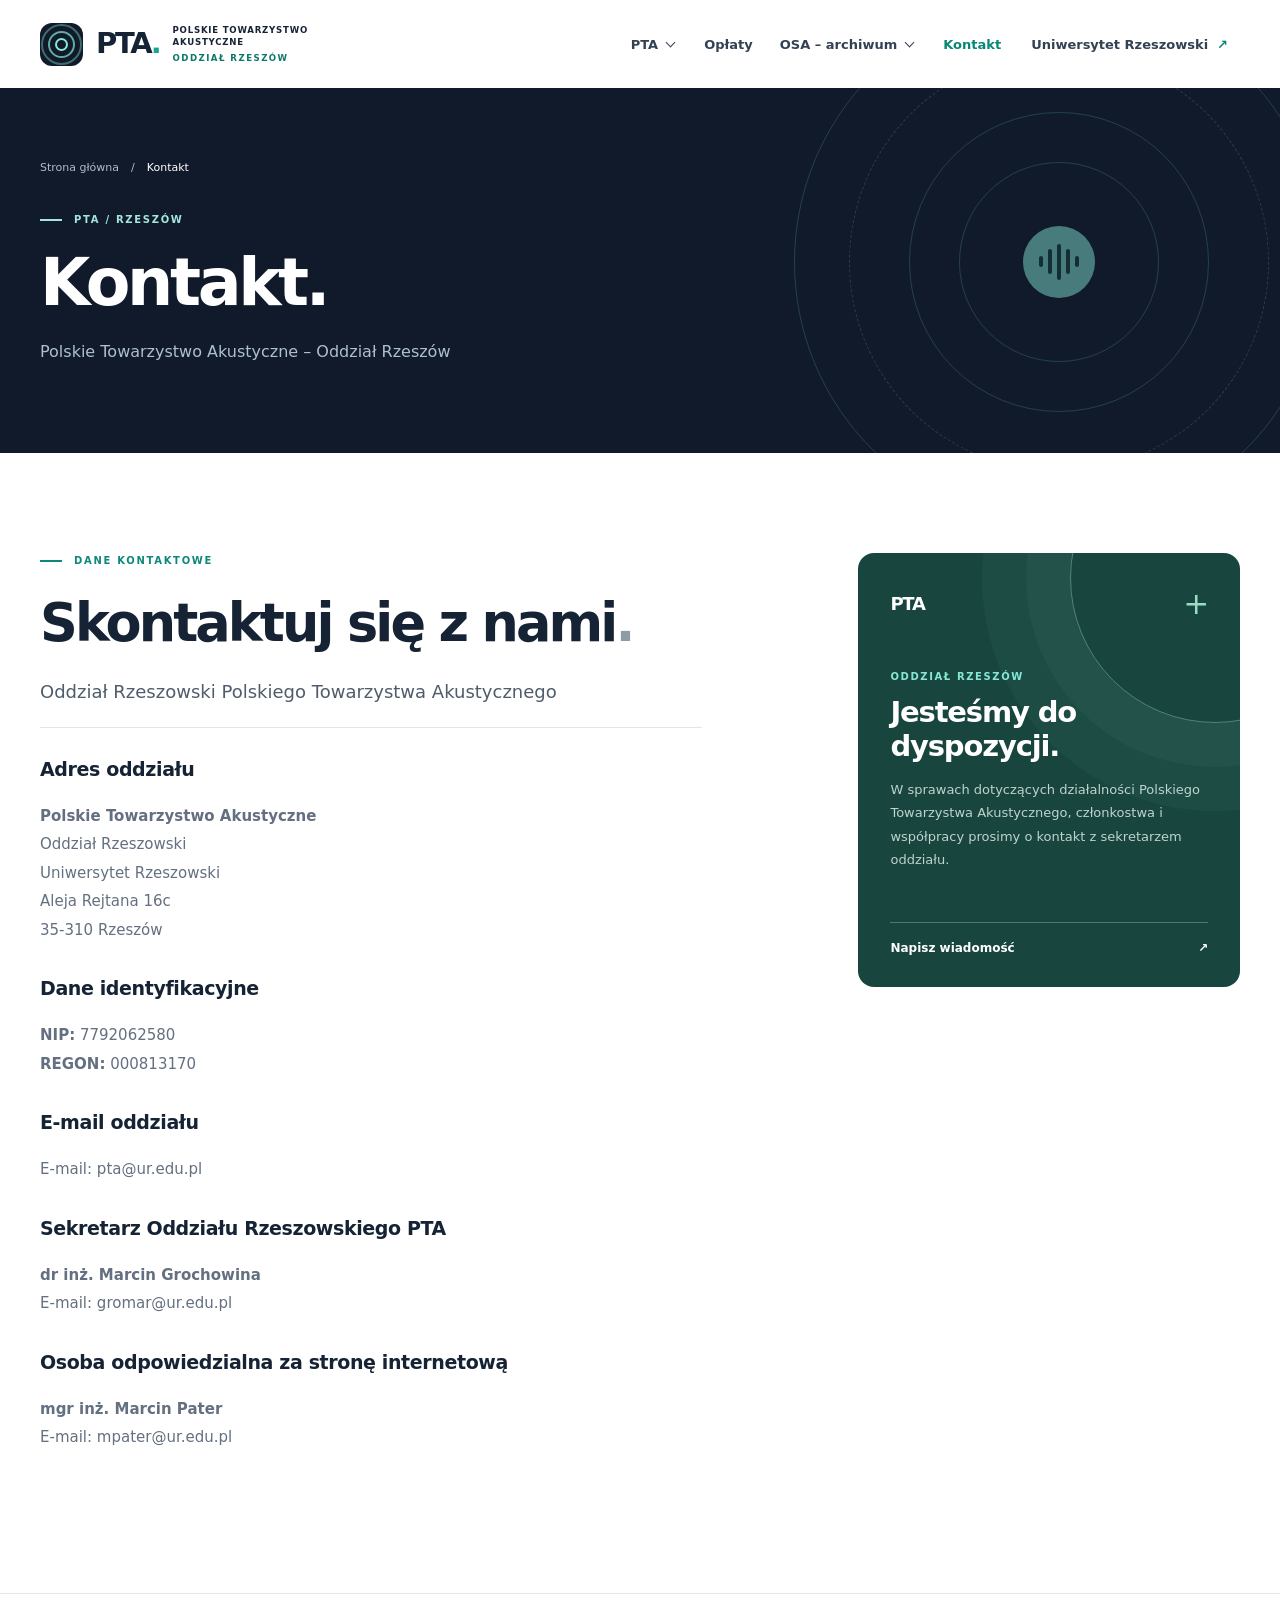
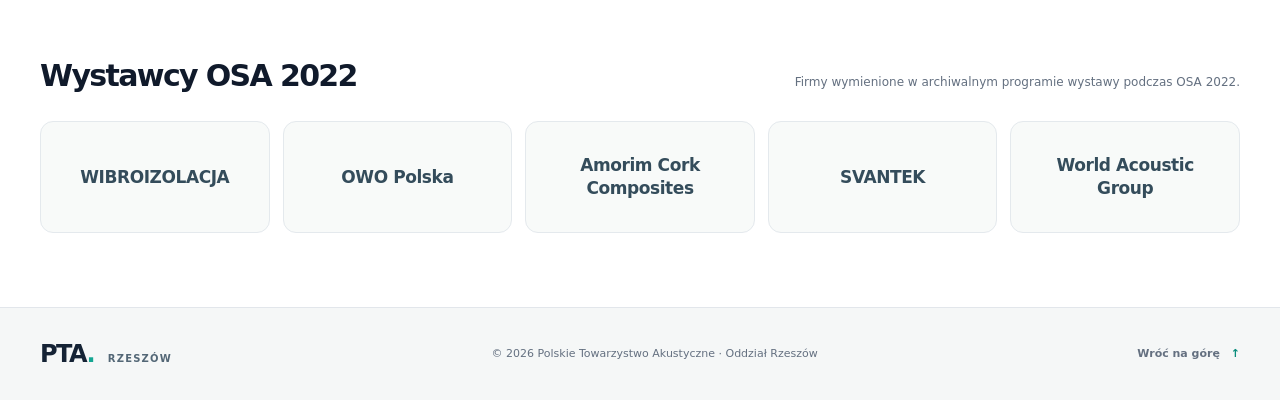
==== kontakt.html @ 47ef011c "testowo" ====
<!DOCTYPE html>
<html lang="pl">
<head>
    <meta charset="UTF-8">
    <meta name="viewport" content="width=device-width, initial-scale=1.0">
    <meta name="theme-color" content="#101a2b">
    <meta name="description" content="Kontakt z Polskim Towarzystwem Akustycznym – Oddział Rzeszów.">

    <title>Kontakt | PTA Rzeszów</title>

    <link rel="stylesheet" href="style.css">
    <script src="menu.js" defer></script>
    <script src="sponsorzy.js" defer></script>
</head>

<body>

<a class="skip-link" href="#tresc">Przejdź do treści</a>

<div id="shared-menu"></div>

<main id="tresc">

    <!-- NAGŁÓWEK PODSTRONY -->
    <section class="page-hero" id="start">
        <div class="container page-hero-inner">

            <div class="page-hero-content">

                <nav class="breadcrumbs" aria-label="Ścieżka nawigacji">
                    <a href="index.html">Strona główna</a>
                    <span aria-hidden="true">/</span>
                    <span aria-current="page">Kontakt</span>
                </nav>

                <p class="eyebrow eyebrow-light">
                    <span class="eyebrow-line"></span>
                    PTA / RZESZÓW
                </p>

                <h1>Kontakt.</h1>

                <p class="page-hero-lead">
                    Polskie Towarzystwo Akustyczne
                    – Oddział Rzeszów
                </p>

            </div>

            <div class="page-hero-decoration" aria-hidden="true">
                <div class="page-wave page-wave-a"></div>
                <div class="page-wave page-wave-b"></div>
                <div class="page-wave page-wave-c"></div>
                <div class="page-wave page-wave-d"></div>

                <div class="page-pulse">
                    <i></i><i></i><i></i><i></i><i></i>
                </div>
            </div>

        </div>
    </section>


    <!-- DANE KONTAKTOWE -->
    <section class="section page-content-section">

        <div class="container page-content-grid">

            <div class="page-article">

                <p class="eyebrow">
                    <span class="eyebrow-line"></span>
                    DANE KONTAKTOWE
                </p>

                <h2 class="section-heading">
                    Skontaktuj się z nami<span>.</span>
                </h2>

                <p class="page-lead">
                    Oddział Rzeszowski Polskiego
                    Towarzystwa Akustycznego
                </p>

                <div class="page-feature">

                    <h3>Adres oddziału</h3>

                    <p class="page-paragraph">
                        <strong>Polskie Towarzystwo Akustyczne</strong><br>
                        Oddział Rzeszowski<br>
                        Uniwersytet Rzeszowski<br>
                        Aleja Rejtana 16c<br>
                        35-310 Rzeszów
                    </p>

                    <h3>Dane identyfikacyjne</h3>

                    <p class="page-paragraph">
                        <strong>NIP:</strong> 7792062580<br>
                        <strong>REGON:</strong> 000813170
                    </p>
                    <h3>E-mail oddziału</h3>

                    <p class="page-paragraph">
                        E-mail:
                        <a href="mailto:pta@ur.edu.pl">
                            pta@ur.edu.pl
                        </a>
                    </p>


                    <h3>Sekretarz Oddziału Rzeszowskiego PTA</h3>

                    <p class="page-paragraph">
                        <strong>dr inż. Marcin Grochowina</strong><br>
                        E-mail:
                        <a href="mailto:gromar@ur.edu.pl">
                            gromar@ur.edu.pl
                        </a>
                    </p>

                    <h3>Osoba odpowiedzialna za stronę internetową</h3>

                    <p class="page-paragraph">
                        <strong>mgr inż. Marcin Pater</strong><br>
                        E-mail:
                        <a href="mailto:mpater@ur.edu.pl">
                            mpater@ur.edu.pl
                        </a>
                    </p>

                </div>

            </div>


            <!-- PANEL BOCZNY -->
            <aside class="page-aside">

                <div class="aside-top">
                    <span>PTA</span>
                    <span class="small-plus">+</span>
                </div>

                <div>
                    <span class="page-aside-label">
                        ODDZIAŁ RZESZÓW
                    </span>

                    <h3>Jesteśmy do dyspozycji.</h3>

                    <p>
                        W sprawach dotyczących działalności
                        Polskiego Towarzystwa Akustycznego,
                        członkostwa i współpracy prosimy
                        o kontakt z sekretarzem oddziału.
                    </p>
                </div>

                <a href="mailto:pta@ur.edu.pl">
                    Napisz wiadomość
                    <span aria-hidden="true">↗</span>
                </a>

            </aside>

        </div>

    </section>

</main>


<!-- WSPÓLNA SEKCJA SPONSORÓW -->
<div id="shared-sponsors"></div>


<!-- STOPKA -->
<footer class="site-footer">

    <div class="container footer-inner">

        <a class="footer-brand" href="index.html">
            PTA<span>.</span>
            <small>RZESZÓW</small>
        </a>

        <p>
            © 2026 Polskie Towarzystwo Akustyczne
            · Oddział Rzeszów
        </p>

        <a href="#start">
            Wróć na górę
            <span aria-hidden="true">↑</span>
        </a>

    </div>

</footer>

</body>
</html>
---- style.css ----
/* PTA Rzeszów — statyczna, responsywna witryna. Wspólne menu znajduje się w menu.js; działa również offline (file://). */
:root {
  --ink: #152335;
  --navy: #101a2b;
  --navy-soft: #18273a;
  --white: #ffffff;
  --paper: #f6f7f8;
  --muted: #647080;
  --line: #e2e6eb;
  --aqua: #86e8d4;
  --aqua-dark: #0c776b;
  --radius: 18px;
  --container: 1216px;
  font-family: "Segoe UI", Inter, system-ui, -apple-system, BlinkMacSystemFont, Arial, sans-serif;
  color: var(--ink);
  background: var(--white);
  scroll-behavior: smooth;
}
*, *::before, *::after { box-sizing: border-box; }
body { margin: 0; min-width: 320px; }
button, input { font: inherit; }
a { color: inherit; text-decoration: none; }
a:focus-visible, .nav-toggle:focus-visible + .nav-toggle-label { outline: 3px solid #159b8c; outline-offset: 4px; }
::selection { background: var(--aqua); color: var(--navy); }
.container { width: min(var(--container), calc(100% - 80px)); margin: 0 auto; }
.skip-link { position: absolute; left: 12px; top: -80px; z-index: 100; padding: 12px 18px; background: white; color: black; }
.skip-link:focus { top: 12px; }
[id] { scroll-margin-top: 115px; }

/* Nagłówek i rozwijane menu */
#shared-menu { height: 88px; }
.site-header { position: sticky; top: 0; z-index: 50; height: 88px; background: rgba(255,255,255,.97); box-shadow: 0 1px 0 rgba(20,36,53,.08); backdrop-filter: blur(14px); }
.header-inner { height: 100%; display: flex; justify-content: space-between; align-items: center; gap: 32px; }
.brand { display: inline-flex; align-items: center; gap: 13px; flex-shrink: 0; }
.brand-mark { width: 43px; height: 43px; border-radius: 12px; display: grid; place-items: center; background: var(--navy); position: relative; overflow: hidden; }
.brand-mark span { display: block; position: absolute; width: 20px; height: 20px; border: 2px solid var(--aqua); border-radius: 50%; }
.brand-mark span:nth-child(1) { width: 13px; height: 13px; }
.brand-mark span:nth-child(2) { width: 27px; height: 27px; opacity: .7; }
.brand-mark span:nth-child(3) { width: 41px; height: 41px; opacity: .4; }
.brand-name { display: flex; align-items: center; gap: 13px; }
.brand-name > strong { font-size: 29px; line-height: 1; letter-spacing: -.08em; }
.brand-period, .footer-brand > span { color: #14a692; }
.brand-name > span { max-width: 156px; font-size: 8.6px; line-height: 1.45; letter-spacing: .09em; font-weight: 800; }
.brand-name em { display: block; margin-top: 3px; color: var(--aqua-dark); font-style: normal; letter-spacing: .17em; }
.site-nav { display: flex; align-items: center; gap: 3px; }
.nav-item { position: relative; }
.nav-link { display: flex; align-items: center; gap: 9px; padding: 13px 12px; color: #344153; font-weight: 650; font-size: 13px; white-space: nowrap; transition: color .2s; }
.nav-item:hover > .nav-link, .nav-item:focus-within > .nav-link, .nav-item.is-active > .nav-link { color: #078776; }
.chevron { display: inline-block; width: 7px; height: 7px; border-right: 1.8px solid currentColor; border-bottom: 1.8px solid currentColor; transform: translateY(-2px) rotate(45deg); transition: transform .2s; }
.nav-item:hover > .nav-link .chevron, .nav-item:focus-within > .nav-link .chevron { transform: translateY(2px) rotate(225deg); }
.nav-dropdown { position: absolute; top: calc(100% + 9px); left: 0; width: 216px; padding: 9px; background: white; border: 1px solid #e9edf0; border-radius: 13px; box-shadow: 0 24px 55px rgba(16,26,43,.16); opacity: 0; visibility: hidden; transform: translateY(7px); pointer-events: none; transition: opacity .16s, transform .16s, visibility .16s; }
/* Mostek: kursor może przejść z zakładki do wysuwanego panelu bez zamknięcia menu. */
.nav-dropdown::before { content: ""; position: absolute; height: 12px; top: -12px; left: 0; right: 0; }
.nav-item:hover > .nav-dropdown, .nav-item:focus-within > .nav-dropdown { opacity: 1; visibility: visible; pointer-events: auto; transform: translateY(0); }
.nav-dropdown a { display: block; padding: 12px; border-radius: 7px; color: #354457; font-size: 13px; font-weight: 550; transition: color .2s, background .2s; }
.nav-dropdown a:hover, .nav-dropdown a:focus-visible, .nav-dropdown a[aria-current="page"] { background: #edf9f5; color: #007d6b; }
.submenu-toggle, .submenu-label { display: none; }
.nav-cta { display: inline-flex; align-items: center; justify-content: center; gap: 15px; padding: 13px 16px; margin-left: 9px; color: #fff; background: var(--navy); border-radius: 9px; font-size: 12px; font-weight: 750; white-space: nowrap; transition: background .2s, transform .2s; }
.nav-cta:hover { background: #226b64; transform: translateY(-1px); }
.nav-toggle, .nav-toggle-label { display: none; }

/* Hero */
.hero { background: var(--navy); color: white; position: relative; overflow: hidden; }
.hero::after { content: ""; position: absolute; pointer-events: none; inset: 0; background: radial-gradient(ellipse at 83% 45%, rgba(37,102,104,.22), transparent 45%); }
.hero-inner { min-height: 644px; display: grid; grid-template-columns: 1.09fr .91fr; align-items: center; gap: 20px; position: relative; z-index: 1; }
.hero-copy { padding: 80px 0 98px; }
.eyebrow { display: flex; align-items: center; gap: 12px; margin: 0 0 24px; color: #0f887c; font-size: 10px; font-weight: 850; letter-spacing: .17em; line-height: 1.6; }
.eyebrow-light { color: #a5e6dc; }
.eyebrow-line { width: 22px; height: 2px; display: inline-block; flex-shrink: 0; background: currentColor; }
h1,h2,h3,p { margin-top: 0; }
h1 { max-width: 720px; font-size: clamp(42px, 4.9vw, 68px); font-weight: 750; line-height: 1.105; letter-spacing: -.058em; margin-bottom: 25px; }
h1 > span { color: white; }
h1 em { font-style: normal; color: var(--aqua); }
.hero-description { max-width: 490px; font-size: 16px; color: #aab8c6; line-height: 1.8; margin-bottom: 34px; }
.hero-actions { display: flex; flex-wrap: wrap; align-items: center; gap: 12px; }
.btn { display: inline-flex; align-items: center; justify-content: center; gap: 20px; border-radius: 9px; padding: 16px 21px; font-size: 13px; font-weight: 750; transition: transform .2s, background .2s, color .2s; }
.btn:hover { transform: translateY(-3px); }
.btn-primary { background: var(--aqua); color: #102c30; }
.btn-primary:hover { background: #b2f4e7; }
.btn-outline { border: 1px solid #465667; color: #eaf1f5; }
.btn-outline:hover { border-color: var(--aqua); color: var(--aqua); }
.hero-art { position: relative; height: 560px; display: grid; place-items: center; overflow: hidden; }
.art-grid { position: absolute; inset: 25px 0; background-image: linear-gradient(rgba(158,222,207,.045) 1px, transparent 1px), linear-gradient(90deg, rgba(158,222,207,.045) 1px, transparent 1px); background-size: 33px 33px; mask-image: radial-gradient(circle, black 15%, transparent 70%); }
.orbit { position: absolute; border-radius: 50%; aspect-ratio: 1; border: 1px solid rgba(149,228,217,.19); }
.orbit-1 { width: 155px; border: 1px solid rgba(142,235,216,.6); box-shadow: 0 0 35px rgba(91,222,199,.05); }
.orbit-2 { width: 245px; border: 1px solid rgba(142,235,216,.38); }
.orbit-3 { width: 340px; border: 1px dashed rgba(142,235,216,.24); }
.orbit-4 { width: 440px; }
.orbit-5 { width: 535px; border-color: rgba(149,228,217,.09); }
.orbit-center { position: relative; display: flex; height: 85px; width: 85px; align-items: center; justify-content: center; gap: 5px; border-radius: 50%; background: linear-gradient(145deg, #97f1de, #56bfad); box-shadow: 0 0 0 14px rgba(134,232,212,.065), 0 0 80px rgba(134,232,212,.19); }
.pulse { height: 25px; width: 4px; border-radius: 99px; background: #143b39; }
.pulse-a,.pulse-e { height: 14px; }
.pulse-b,.pulse-d { height: 28px; }
.pulse-c { height: 39px; }
.orbit-point { position: absolute; height: 9px; width: 9px; border-radius: 50%; background: var(--aqua); box-shadow: 0 0 15px var(--aqua); }
.orbit-point-a { top: 13%; left: 44%; }
.orbit-point-b { right: 13%; bottom: 31%; width: 5px; height: 5px; }
.art-label { position: absolute; font-size: 9px; font-weight: 750; letter-spacing: .17em; color: #70928f; }
.art-label-top { top: 9%; right: 3%; }
.art-label-bottom { bottom: 12%; left: 5%; }
.label-dot, .dot { display: inline-block; vertical-align: middle; width: 7px; height: 7px; border-radius: 50%; background: var(--aqua); margin-right: 8px; }
.hero-bottom { position: relative; z-index: 1; display: flex; align-items: center; gap: 28px; padding-bottom: 24px; font-size: 10px; color: #718294; letter-spacing: .15em; font-weight: 750; }
.hero-bottom-line { height: 1px; flex: 1; background: #2e3b4b; }

/* Sekcje */
.pillars { background: #f8faf9; border-bottom: 1px solid #e8eded; }
.pillars-inner { min-height: 112px; display: grid; grid-template-columns: repeat(3, 1fr); align-items: center; }
.pillar { display: flex; align-items: center; gap: 17px; padding: 12px 0; }
.pillar + .pillar { padding-left: 55px; border-left: 1px solid #e5e9e9; }
.pillar-icon { display: grid; place-items: center; height: 42px; width: 42px; border-radius: 12px; color: #0d8b7d; background: #e1f5ee; font-size: 24px; }
.pillar strong,.pillar small { display: block; }
.pillar strong { font-size: 14px; margin-bottom: 4px; }
.pillar small { font-size: 12px; color: var(--muted); }
.section { padding: 114px 0; }
.section-heading { max-width: 630px; font-size: clamp(36px, 4.1vw, 54px); font-weight: 750; line-height: 1.14; letter-spacing: -.055em; margin-bottom: 23px; }
.section-heading span { color: #8d9ba6; }
.section-lead { max-width: 545px; font-size: 16px; line-height: 1.85; color: var(--muted); }
.about-grid { display: grid; grid-template-columns: 1fr .83fr; gap: 14%; align-items: center; }
.text-link { display: inline-flex; align-items: center; gap: 17px; margin-top: 10px; font-weight: 750; color: #087a70; border-bottom: 1px solid #a5d4c9; padding-bottom: 8px; font-size: 13px; }
.text-link:hover { color: var(--navy); }
.about-aside { min-height: 304px; padding: 30px 34px; display: flex; flex-direction: column; justify-content: space-between; color: white; background: #18463f; border-radius: 16px; position: relative; overflow: hidden; }
.about-aside::after { content: ""; position: absolute; height: 255px; width: 255px; border: 1px solid rgba(189,246,223,.18); border-radius: 50%; top: -110px; right: -105px; box-shadow: 0 0 0 45px rgba(189,246,223,.04), 0 0 0 90px rgba(189,246,223,.04); }
.aside-top { display: flex; align-items: center; justify-content: space-between; font-size: 18px; font-weight: 850; letter-spacing: -.07em; }
.small-plus { color: #9adbc6; font-size: 31px; font-weight: 300; }
.about-aside p { font-size: 23px; max-width: 325px; letter-spacing: -.035em; line-height: 1.4; margin: 40px 0 28px; position: relative; z-index: 1; }
.aside-footer { border-top: 1px solid #57756d; padding-top: 16px; font-size: 10px; font-weight: 700; letter-spacing: .12em; display: flex; justify-content: space-between; }
.info-strip { margin-top: 64px; display: grid; grid-template-columns: repeat(2, 1fr); gap: 26px; }
.info-strip article { padding: 27px 30px; border: 1px solid var(--line); border-radius: 14px; }
.info-strip h3 { margin: 0 0 9px; font-size: 19px; letter-spacing: -.035em; }
.info-strip p { margin-bottom: 14px; font-size: 13px; line-height: 1.7; color: var(--muted); }
.info-note { font-size: 10px; letter-spacing: .08em; font-weight: 800; color: #098677; text-transform: uppercase; }
.activities-section { background: var(--paper); }
.section-head-row { display: flex; align-items: flex-end; justify-content: space-between; gap: 40px; margin-bottom: 39px; }
.section-head-row h2 { margin-bottom: 0; }
.section-intro { max-width: 308px; margin-bottom: 5px; color: var(--muted); font-size: 13px; line-height: 1.9; }
.activity-grid { display: grid; grid-template-columns: repeat(3, 1fr); gap: 17px; }
.activity-card { display: flex; flex-direction: column; min-height: 381px; padding: 30px; background: white; border: 1px solid #edf0f1; border-radius: 14px; transition: transform .25s, box-shadow .25s; }
.activity-card:hover { transform: translateY(-5px); box-shadow: 0 17px 45px rgba(25,46,61,.08); }
.activity-index { color: #8b9a9d; font-size: 10px; letter-spacing: .1em; font-weight: 850; }
.activity-icon { height: 74px; display: flex; align-items: end; color: #0e9988; font-size: 45px; }
.activity-card h3 { margin: 19px 0 12px; font-size: 25px; font-weight: 750; letter-spacing: -.045em; line-height: 1.2; }
.activity-card p { font-size: 13px; color: var(--muted); line-height: 1.75; }
.activity-card a { margin-top: auto; padding-top: 15px; display: flex; justify-content: space-between; font-size: 12px; font-weight: 800; color: #0b766b; }
.activity-card a:hover { color: var(--navy); }
.news-grid { display: grid; grid-template-columns: 1.12fr .88fr; gap: 18px; }
.news-main { min-height: 365px; padding: 36px; border-radius: 14px; color: white; background: linear-gradient(135deg, #153e3a, #101f30); display: flex; flex-direction: column; align-items: flex-start; justify-content: flex-end; }
.news-tag { font-size: 10px; letter-spacing: .15em; font-weight: 850; color: #aad9ce; margin-bottom: auto; }
.news-main h3 { max-width: 370px; font-size: 36px; line-height: 1.16; letter-spacing: -.05em; margin-bottom: 16px; }
.news-main p { max-width: 410px; font-size: 13px; line-height: 1.8; color: #b7c8cd; }
.news-subnote { padding-top: 17px; border-top: 1px solid rgba(255,255,255,.17); font-size: 10px; color: #9bcdc3; width: 100%; text-transform: uppercase; font-weight: 800; letter-spacing: .09em; }
.news-side { display: flex; flex-direction: column; gap: 18px; }
.news-mini { min-height: 174px; border: 1px solid var(--line); border-radius: 14px; padding: 23px 28px; }
.news-mini > span { display: flex; justify-content: space-between; font-size: 10px; letter-spacing: .12em; font-weight: 800; color: #0c8778; }
.news-mini h3 { font-size: 21px; letter-spacing: -.03em; margin: 17px 0 5px; }
.news-mini p { color: var(--muted); line-height: 1.6; font-size: 12px; margin-bottom: 0; }
.membership-section { background: #15253a; color: white; }
.membership-grid { display: grid; grid-template-columns: 1fr .87fr; gap: 13%; align-items: center; }
.membership-section .section-heading span { color: var(--aqua); }
.membership-grid > div:first-child > p:not(.eyebrow) { color: #b2c0cb; font-size: 15px; line-height: 1.8; max-width: 500px; margin-bottom: 27px; }
.membership-notes > div { display: flex; gap: 22px; padding: 22px 0; border-bottom: 1px solid #3a4858; }
.membership-notes > div:first-child { border-top: 1px solid #3a4858; }
.membership-notes > div > span { color: var(--aqua); font-size: 12px; font-weight: 800; }
.membership-notes h3 { font-size: 18px; margin-bottom: 9px; letter-spacing: -.02em; }
.membership-notes p { color: #a9b8c5; font-size: 12px; line-height: 1.8; margin-bottom: 0; }
.contact-grid { display: grid; grid-template-columns: 1fr .83fr; gap: 13%; align-items: center; }
.contact-location { display: flex; align-items: center; gap: 15px; margin-top: 36px; }
.location-symbol { display: grid; place-items: center; height: 47px; width: 47px; border-radius: 50%; background: #e6f7f2; color: #0b897a; font-size: 27px; }
.contact-location strong,.contact-location small { display: block; }
.contact-location strong { font-size: 14px; margin-bottom: 5px; }
.contact-location small { font-size: 11px; color: var(--muted); }
.contact-panel { padding: 34px; border-radius: 16px; background: #f4f8f7; border: 1px solid #e6eeeb; }
.panel-label { color: #0a8879; letter-spacing: .14em; font-size: 10px; font-weight: 850; }
.contact-panel h3 { font-size: 27px; letter-spacing: -.04em; margin: 20px 0 12px; }
.contact-panel > p { font-size: 13px; color: var(--muted); line-height: 1.75; }
.contact-divider { height: 1px; background: #dae6e1; margin: 24px 0; }
.contact-detail { padding: 10px 0; display: flex; gap: 20px; justify-content: space-between; align-items: baseline; }
.contact-detail > span { flex-shrink: 0; font-size: 10px; color: #74867f; font-weight: 850; letter-spacing: .1em; }
.contact-detail strong { font-size: 12px; text-align: right; font-weight: 700; }
.site-footer { background: #f5f7f7; border-top: 1px solid var(--line); }
.footer-inner { display: flex; justify-content: space-between; align-items: center; gap: 20px; padding: 32px 0; }
.footer-brand { font-size: 24px; letter-spacing: -.065em; font-weight: 850; white-space: nowrap; }
.footer-brand small { font-size: 10px; color: #536776; letter-spacing: .12em; margin-left: 7px; }
.footer-inner p,.footer-inner > a:last-child { font-size: 11px; color: var(--muted); margin: 0; }
.footer-inner > a:last-child { font-weight: 750; }
.footer-inner > a:last-child span { color: #098d7c; margin-left: 7px; }

@media (max-width: 1120px) {
  .container { width: min(var(--container), calc(100% - 56px)); }
  .brand-name > span { display: none; }
  .nav-item > summary { padding: 13px 9px; }
  .nav-cta { margin-left: 4px; padding: 13px; }
  .hero-inner { min-height: 570px; }
  .hero-art { height: 480px; }
  .orbit-5 { width: 470px; }
}
@media (max-width: 850px) {
  .site-header { height: 75px; }
  #shared-menu { height: 75px; }
  .brand-name > span { display: block; }
  .nav-toggle { display: block; position: absolute; opacity: 0; width: 1px; height: 1px; right: 27px; }
  .nav-toggle-label { display: flex; align-items: center; gap: 13px; margin-left: auto; cursor: pointer; padding: 10px; font-size: 13px; font-weight: 800; }
  .hamburger { display: flex; width: 23px; flex-direction: column; gap: 4px; }
  .hamburger i { display: block; height: 2px; width: 100%; border-radius: 2px; background: var(--navy); }
  .nav-toggle:checked + .nav-toggle-label .hamburger i:nth-child(1) { transform: translateY(6px) rotate(45deg); }
  .nav-toggle:checked + .nav-toggle-label .hamburger i:nth-child(2) { opacity: 0; }
  .nav-toggle:checked + .nav-toggle-label .hamburger i:nth-child(3) { transform: translateY(-6px) rotate(-45deg); }
  .site-nav { display: none; position: absolute; top: 75px; left: 0; right: 0; max-height: calc(100vh - 75px); overflow: auto; background: white; padding: 13px 28px 24px; box-shadow: 0 15px 32px rgba(13,26,37,.13); }
  .nav-toggle:checked ~ .site-nav { display: block; }
  .nav-item { display: grid; grid-template-columns: minmax(0, 1fr) 48px; border-bottom: 1px solid var(--line); }
  .nav-link { width: 100%; padding: 16px 0; font-size: 14px; }
  .nav-link > .chevron { display: none; }
  .submenu-toggle { display: block; position: absolute; width: 1px; height: 1px; right: 24px; top: 20px; opacity: 0; }
  .submenu-label { display: grid; place-items: center; cursor: pointer; color: #405060; border-radius: 8px; }
  .submenu-toggle:focus-visible + .submenu-label { outline: 3px solid #159b8c; outline-offset: 2px; }
  .submenu-toggle:checked + .submenu-label .chevron { transform: translateY(2px) rotate(225deg); }
  .nav-dropdown, .nav-item:hover > .nav-dropdown, .nav-item:focus-within > .nav-dropdown { display: none; grid-column: 1 / -1; position: static; width: auto; padding: 0 0 10px 12px; border: 0; border-radius: 0; box-shadow: none; transform: none; opacity: 1; visibility: visible; pointer-events: auto; transition: none; }
  .nav-dropdown::before { display: none; }
  .submenu-toggle:checked ~ .nav-dropdown { display: block !important; }
  .nav-dropdown a { padding: 10px; }
  .nav-cta { margin: 19px 0 0; }
  .hero-inner { grid-template-columns: 1fr; min-height: auto; }
  .hero-copy { padding: 88px 0 10px; }
  .hero-art { height: 360px; }
  .orbit-5 { width: 390px; }
  .orbit-4 { width: 330px; }
  .orbit-3 { width: 270px; }
  .orbit-2 { width: 198px; }
  .orbit-1 { width: 127px; }
  .art-label-top { right: 10%; }
  .hero-bottom { margin-top: 10px; }
  .section { padding: 85px 0; }
  .pillar + .pillar { padding-left: 24px; }
  .about-grid,.membership-grid,.contact-grid { gap: 40px; }
  .section-head-row { display: block; }
  .section-intro { margin-top: 22px; max-width: 550px; }
  .activity-card { padding: 23px; min-height: 405px; }
}
@media (max-width: 650px) {
  .container { width: calc(100% - 38px); }
  .brand-mark { height: 39px; width: 39px; }
  .brand-name > strong { font-size: 27px; }
  .brand-name > span { font-size: 7.3px; max-width: 118px; }
  .hero-copy { padding: 73px 0 12px; }
  h1 { font-size: clamp(40px, 10vw, 58px); }
  .hero-description { font-size: 14px; }
  .hero-art { height: 290px; }
  .art-label-top { right: 0; }
  .art-label-bottom { bottom: 4%; }
  .hero-bottom { font-size: 8px; }
  .pillars-inner { grid-template-columns: 1fr; padding: 18px 0; }
  .pillar { padding: 13px 0; }
  .pillar + .pillar { padding-left: 0; border-left: 0; border-top: 1px solid #e5e9e9; }
  .section { padding: 72px 0; }
  .section-heading { font-size: clamp(34px, 9vw, 45px); }
  .about-grid,.membership-grid,.contact-grid,.info-strip,.activity-grid,.news-grid { grid-template-columns: 1fr; }
  .about-grid,.membership-grid,.contact-grid { gap: 34px; }
  .about-aside { min-height: 270px; }
  .info-strip { gap: 12px; margin-top: 30px; }
  .activity-card { min-height: 325px; }
  .activity-icon { height: 60px; }
  .activity-card h3 { font-size: 23px; }
  .news-main { min-height: 320px; padding: 27px; }
  .news-main h3 { font-size: 30px; }
  .news-mini { min-height: 151px; }
  .contact-detail { gap: 12px; }
  .footer-inner { flex-wrap: wrap; }
  .footer-inner p { order: 3; flex-basis: 100%; }
}
@media (prefers-reduced-motion: reduce) {
  :root { scroll-behavior: auto; }
  *,*::before,*::after { transition-duration: .01ms !important; animation-duration: .01ms !important; }
}


/* Wspólne style dla wszystkich podstron. Edytuj w jednym miejscu. */
.page-hero { min-height: 365px; background: var(--navy); color: #fff; overflow: hidden; }
.page-hero-inner { position: relative; display: flex; align-items: center; min-height: 365px; padding-top: 38px; padding-bottom: 52px; }
.page-hero-content { position: relative; z-index: 2; max-width: 800px; }
.breadcrumbs { display: flex; flex-wrap: wrap; gap: 12px; align-items: center; margin-bottom: 38px; color: #aebdc9; font-size: 11px; }
.breadcrumbs a:hover { color: var(--aqua); }
.breadcrumbs [aria-current="page"] { color: #fff; }
.page-hero .eyebrow { margin-bottom: 19px; }
.page-hero h1 { font-size: clamp(39px, 5.2vw, 65px); letter-spacing: -.052em; max-width: 770px; margin-bottom: 20px; }
.page-hero-lead { font-size: 16px; line-height: 1.75; max-width: 630px; color: #aec0ca; margin-bottom: 0; }
.page-hero-decoration { position: absolute; right: -7%; top: -25%; width: 530px; height: 530px; display: grid; place-items: center; opacity: .48; pointer-events: none; }
.page-wave { position: absolute; border: 1px solid rgba(135,236,215,.38); border-radius: 50%; aspect-ratio: 1; }
.page-wave-a { width: 200px; }
.page-wave-b { width: 300px; }
.page-wave-c { width: 420px; border-style: dashed; }
.page-wave-d { width: 530px; }
.page-pulse { display: flex; gap: 5px; align-items: center; justify-content: center; width: 72px; height: 72px; border-radius: 50%; background: var(--aqua); }
.page-pulse i { width: 4px; height: 25px; border-radius: 5px; background: #17443f; }
.page-pulse i:nth-child(1), .page-pulse i:nth-child(5) { height: 11px; }
.page-pulse i:nth-child(3) { height: 36px; }
.page-content-section { padding: 100px 0 108px; }
.page-content-grid { display: grid; grid-template-columns: minmax(0, 1.25fr) minmax(280px, .72fr); align-items: start; gap: 13%; }
.page-article .section-heading { margin-bottom: 23px; }
.page-lead { color: #4f5c6b; font-size: 18px; line-height: 1.82; max-width: 690px; }
.page-paragraph { color: var(--muted); font-size: 15px; line-height: 1.9; max-width: 675px; margin-bottom: 33px; }
.page-feature { border-top: 1px solid var(--line); padding-top: 30px; }
.page-feature h3 { font-size: 19px; letter-spacing: -.02em; margin-bottom: 22px; }
.page-feature ul { padding: 0; margin: 0; list-style: none; }
.page-feature li { display: flex; align-items: baseline; gap: 14px; border-bottom: 1px solid var(--line); padding: 15px 0; font-weight: 600; font-size: 14px; }
.page-feature li span { color: #099282; font-weight: 700; }
.page-aside { display: flex; flex-direction: column; justify-content: space-between; gap: 50px; min-height: 390px; padding: 32px; border-radius: 16px; color: white; background: #18463f; position: relative; overflow: hidden; }
.page-aside::before { content: ""; position: absolute; right: -120px; top: -120px; width: 290px; height: 290px; border: 1px solid #528577; box-shadow: 0 0 0 44px rgba(149,227,200,.04), 0 0 0 88px rgba(149,227,200,.04); border-radius: 50%; }
.page-aside > * { position: relative; z-index: 1; }
.page-aside-label { display: block; font-size: 10px; font-weight: 750; color: var(--aqua); letter-spacing: .16em; margin-bottom: 13px; }
.page-aside h3 { font-size: 29px; letter-spacing: -.04em; margin-bottom: 15px; }
.page-aside p { color: #bed3cd; font-size: 13px; line-height: 1.8; margin: 0; }
.page-aside > a { border-top: 1px solid #57756d; padding-top: 18px; display: flex; justify-content: space-between; gap: 20px; font-size: 12px; font-weight: 750; }
.page-aside > a:hover { color: var(--aqua); }
.page-related { background: var(--paper); padding: 87px 0 98px; }
.page-related-top { display: flex; align-items: flex-end; justify-content: space-between; gap: 30px; margin-bottom: 34px; }
.page-related-top .section-heading { margin-bottom: 0; }
.page-related-top .text-link { flex-shrink: 0; }
.related-grid { display: grid; grid-template-columns: repeat(3,minmax(0,1fr)); gap: 17px; }
.related-card { display: flex; flex-direction: column; align-items: flex-start; gap: 45px; min-height: 205px; padding: 26px; background: #fff; border: 1px solid #e9edef; border-radius: 13px; transition: transform .2s, box-shadow .2s; }
.related-card:hover, .related-card:focus-visible { transform: translateY(-4px); box-shadow: 0 17px 40px rgba(25,46,61,.08); }
.related-num { font-size: 10px; font-weight: 800; color: #0b887a; letter-spacing: .13em; }
.related-title { margin-top: auto; font-size: 22px; font-weight: 750; letter-spacing: -.035em; }
.related-arrow { color: #0a8879; margin-left: auto; font-size: 18px; }
@media (max-width: 850px) {
  .page-content-grid { gap: 30px; grid-template-columns: minmax(0,1fr) minmax(250px,.8fr); }
  .page-hero-decoration { right: -30%; }
  .related-card { min-height: 180px; padding: 22px; }
}
@media (max-width: 650px) {
  .page-hero-inner { min-height: 330px; padding-top: 40px; padding-bottom: 52px; }
  .breadcrumbs { margin-bottom: 31px; font-size: 10px; }
  .page-hero h1 { font-size: clamp(36px,9.4vw,54px); }
  .page-hero-lead { font-size: 14px; }
  .page-hero-decoration { right: -80%; opacity: .24; }
  .page-content-section { padding: 68px 0 75px; }
  .page-content-grid { display: flex; flex-direction: column; gap: 36px; }
  .page-lead { font-size: 16px; }
  .page-paragraph { font-size: 14px; }
  .page-aside { width: 100%; min-height: 300px; gap: 34px; padding: 27px; }
  .page-related { padding: 65px 0; }
  .page-related-top { display: block; }
  .page-related-top .text-link { margin-top: 18px; }
  .related-grid { grid-template-columns: 1fr; gap: 12px; }
  .related-card { min-height: 132px; gap: 16px; }
}


/* ===== MENU ODPOWIADAJĄCE NAZWOM ZE STAREJ WITRYNY ===== */
.nav-link-plain { border-radius: 8px; }
.nav-link-plain:hover, .nav-link-plain[aria-current="page"] { color: #078776; }
.external-arrow { font-size: 13px; color: #0c8676; }
.nav-item--mega { position: relative; }
.nav-dropdown-mega { width: 632px; left: -150px; display: grid; grid-template-columns: minmax(0,1fr) minmax(0,1fr); gap: 12px; padding: 16px; max-height: min(72vh,730px); overflow-y: auto; }
.nav-menu-column { min-width: 0; }
.nav-dropdown-heading { display: block; padding: 10px 12px 9px; color: #788693; font-size: 9px; font-weight: 850; letter-spacing: .15em; }
.nav-dropdown .nav-subitem { padding-left: 25px; font-size: 12px; color: #697784; }
.nav-dropdown .nav-subitem::before { content: '↳'; color: #17a28f; margin-right: 9px; }
.site-nav > .nav-link-plain { margin-left: 3px; }
@media (max-width: 1120px) and (min-width: 851px) {
  .header-inner { gap: 16px; }
  .brand-name > span { max-width: 125px; font-size: 7.6px; }
  .nav-link { font-size: 11px; padding: 11px 9px; }
  .nav-dropdown-mega { left: -180px; width: 600px; }
}
@media (max-width: 850px) {
  .site-nav > .nav-link-plain { display: flex; margin-left: 0; border-bottom: 1px solid var(--line); padding: 16px 0; font-size: 14px; }
  .nav-dropdown-mega, .nav-item--mega:hover > .nav-dropdown-mega, .nav-item--mega:focus-within > .nav-dropdown-mega {
    display: none; position: static; grid-column: 1/-1; grid-template-columns: 1fr;
    max-height: none; width: auto; padding: 0 0 15px 12px; overflow: visible;
    border: none; box-shadow: none; opacity: 1; transform: none; visibility: visible;
  }
  .nav-item--mega .submenu-toggle:checked ~ .nav-dropdown-mega { display: grid !important; }
  .nav-dropdown-heading { padding-top: 17px; }
  .nav-dropdown .nav-subitem { padding-left: 20px; }
}
/* ===== WSPÓLNA SEKCJA PARTNERÓW / WYSTAWCÓW ===== */
.sponsors-section { background: #fff; padding: 64px 0 74px; border-top: 1px solid var(--line); }
.sponsors-inner { display: flex; flex-direction: column; gap: 28px; }
.sponsors-header { display: flex; align-items: baseline; flex-wrap: wrap; gap: 10px 35px; justify-content: space-between; }
.sponsors-title { font-size: clamp(23px, 3vw, 30px); margin: 0; font-weight: 800; letter-spacing: -.055em; color: var(--navy); }
.sponsors-description { color: var(--muted); font-size: 12px; line-height: 1.6; margin: 0; max-width: 480px; }
.sponsors-grid { display: grid; grid-template-columns: repeat(5,minmax(0,1fr)); gap: 13px; }
.sponsor-card { border: 1px solid #e4e9ed; background: #f8faf9; border-radius: 13px; padding: 20px 16px; display: flex; align-items: center; justify-content: center; text-align: center; min-height: 112px; color: #344c5b; transition: border-color .2s, transform .2s, box-shadow .2s; }
a.sponsor-card:hover { border-color: #9acdc2; box-shadow: 0 8px 28px rgba(16,26,43,.07); transform: translateY(-2px); }
.sponsor-text-logo { font-size: clamp(12px, 1.4vw, 17px); line-height: 1.3; letter-spacing: -.025em; font-weight: 850; overflow-wrap: anywhere; }
.sponsor-card img { display: block; max-height: 64px; max-width: 100%; width: auto; height: auto; object-fit: contain; }
@media (max-width: 950px) { .sponsors-grid { grid-template-columns: repeat(3,minmax(0,1fr)); } }
@media (max-width: 650px) {
  .sponsors-section { padding: 48px 0 56px; }
  .sponsors-grid { grid-template-columns: repeat(2,minmax(0,1fr)); gap: 10px; }
  .sponsor-card { min-height: 98px; padding: 13px; }
  .sponsor-text-logo { font-size: 13px; }
}


/* AKTUALNOŚCI - BEZ KAFELKÓW */

.news-list {
    max-width: 850px;
    margin-top: 35px;
}

.news-entry {
    padding: 30px 0;
    border-bottom: 1px solid #dbe6e3;
}

.news-entry:first-child {
    border-top: 1px solid #dbe6e3;
}

.news-entry-date {
    display: block;
    margin-bottom: 10px;
    color: #087b6b;
    font-size: 12px;
    font-weight: 700;
}

.news-entry-title {
    margin: 0 0 12px;
    color: #101a2b;
    font-size: 23px;
    font-weight: 750;
}

.news-entry-text {
    margin: 0 0 15px;
    color: #62717e;
    font-size: 15px;
    line-height: 1.85;
    white-space: pre-line;
}

.news-entry .text-link {
    display: inline-block;
    margin-top: 4px;
}

 .osa-facts {
      display: grid;
      grid-template-columns: repeat(2, minmax(0, 1fr));
      gap: 16px;
      margin: 30px 0 36px;
    }

    .osa-fact {
      padding: 24px;
      background: #f6f9f8;
      border: 1px solid #e3eae7;
      border-radius: 15px;
    }

    .osa-fact strong {
      display: block;
      margin-bottom: 8px;
      color: #14584f;
      font-size: clamp(25px, 3vw, 34px);
      line-height: 1.15;
      font-weight: 800;
    }

    .osa-fact span {
      color: #4f5c6b;
      font-size: 13px;
      line-height: 1.6;
    }

    .osa-subheading {
      margin: 35px 0 16px;
      color: #101a2b;
      font-size: clamp(20px, 2.4vw, 25px);
      letter-spacing: -.025em;
    }

    .osa-organizers {
      padding: 24px 27px;
      background: #f6faf9;
      border-left: 4px solid #168879;
      border-radius: 0 14px 14px 0;
      margin-bottom: 32px;
    }

    .osa-organizers p {
      margin: 0 0 14px;
      color: #4f5c6b;
      font-size: 14px;
      line-height: 1.8;
    }

    .osa-organizers p:last-child {
      margin-bottom: 0;
    }

    .osa-organizers strong {
      color: #101a2b;
    }

    .osa-photo {
      margin: 30px 0 0;
    }

    .osa-photo img {
      display: block;
      width: 100%;
      height: auto;
      border-radius: 15px;
      border: 1px solid #e3eae7;
    }

    .osa-photo figcaption {
      margin-top: 12px;
      color: #667580;
      font-size: 12px;
      line-height: 1.6;
    }

    @media (max-width: 650px) {
      .osa-facts {
        grid-template-columns: 1fr;
      }

      .osa-fact {
        padding: 21px;
      }
    }
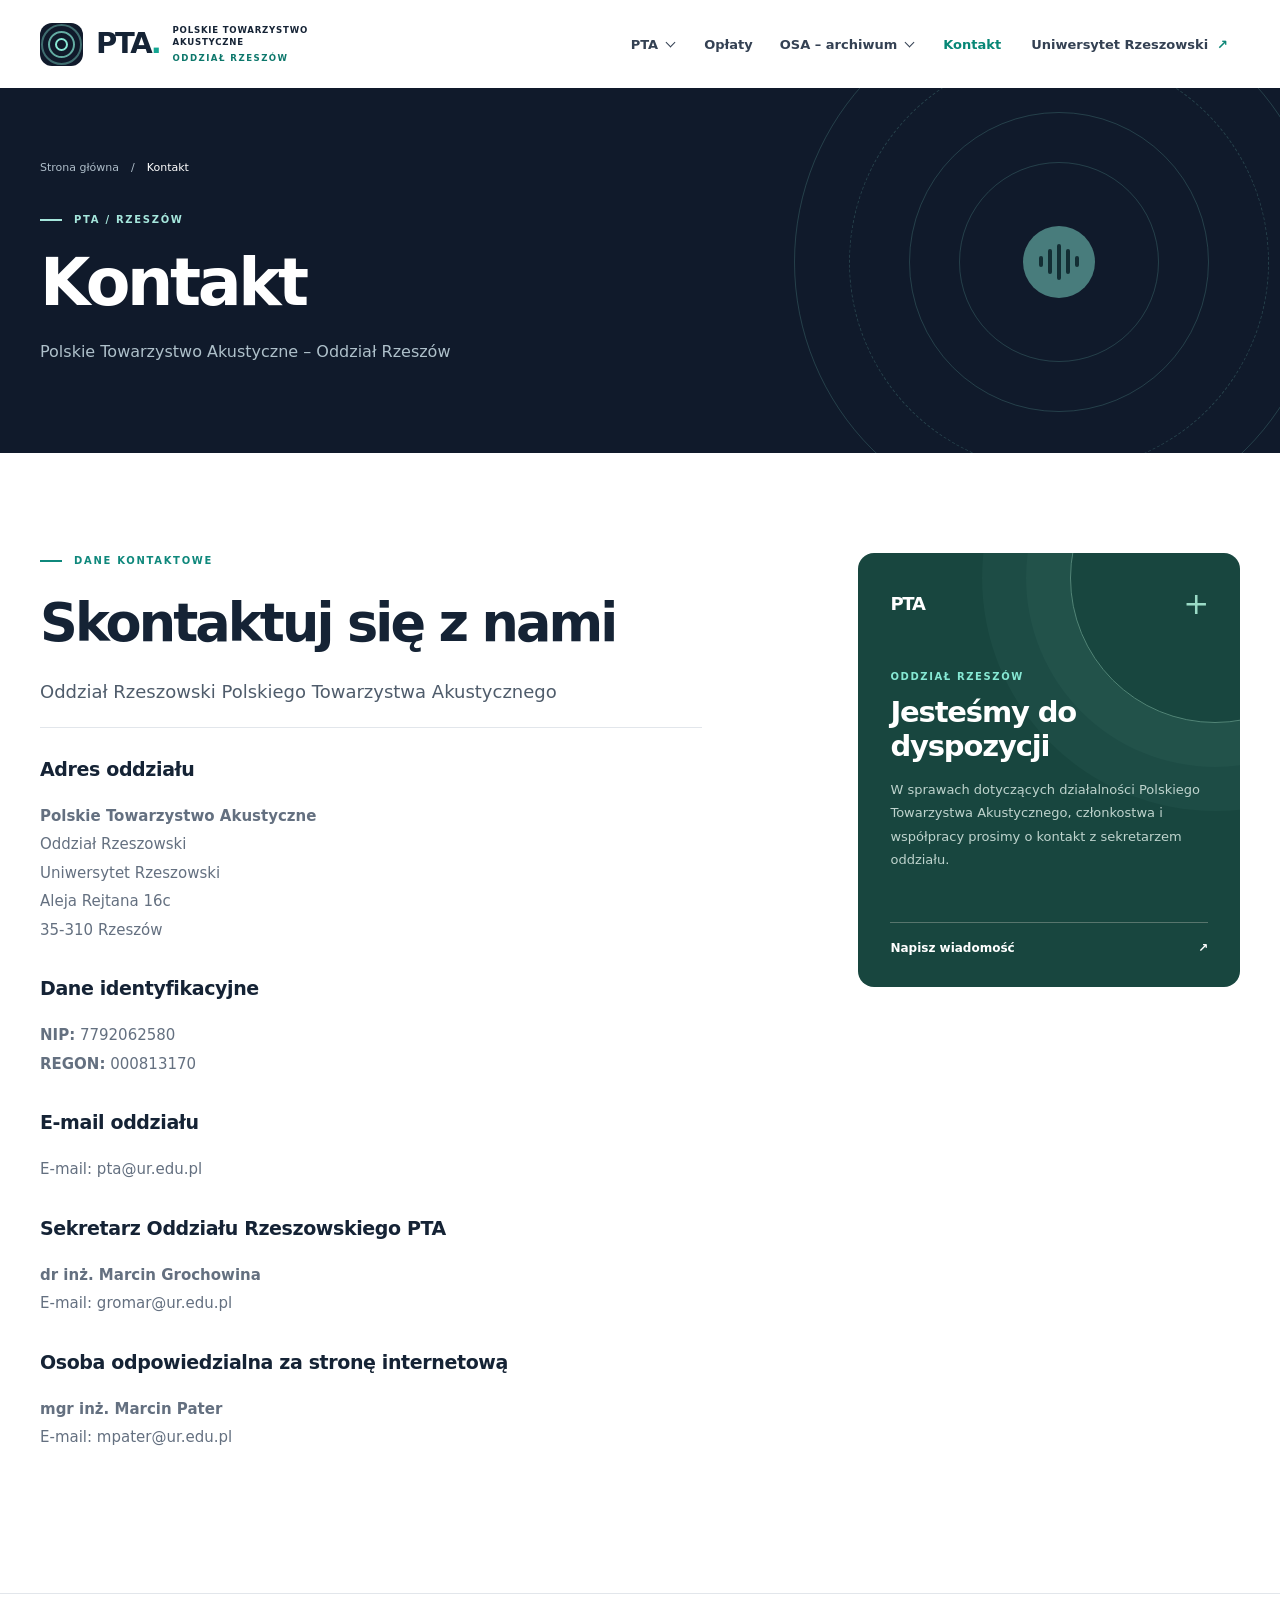
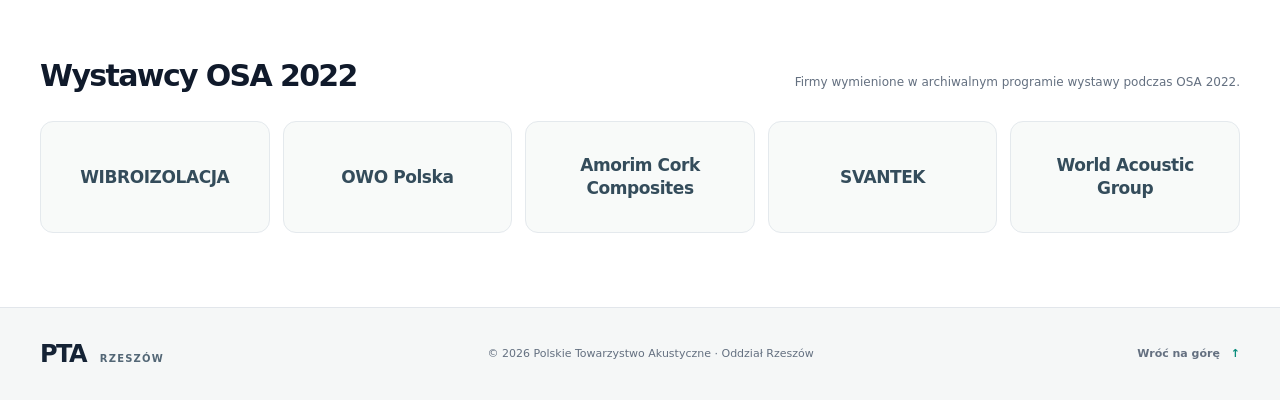
==== commit 0ec9d9cb: "poprawiono kropki" ====
--- a/kontakt.html
+++ b/kontakt.html
@@ -39,7 +39,7 @@
                     PTA / RZESZÓW
                 </p>
 
-                <h1>Kontakt.</h1>
+                <h1>Kontakt</h1>
 
                 <p class="page-hero-lead">
                     Polskie Towarzystwo Akustyczne
@@ -76,7 +76,7 @@
                 </p>
 
                 <h2 class="section-heading">
-                    Skontaktuj się z nami<span>.</span>
+                    Skontaktuj się z nami
                 </h2>
 
                 <p class="page-lead">
@@ -150,7 +150,7 @@
                         ODDZIAŁ RZESZÓW
                     </span>
 
-                    <h3>Jesteśmy do dyspozycji.</h3>
+                    <h3>Jesteśmy do dyspozycji</h3>
 
                     <p>
                         W sprawach dotyczących działalności
@@ -184,7 +184,7 @@
     <div class="container footer-inner">
 
         <a class="footer-brand" href="index.html">
-            PTA<span>.</span>
+            PTA
             <small>RZESZÓW</small>
         </a>
 
--- a/style.css
+++ b/style.css
@@ -390,9 +390,225 @@
   .sponsor-card { min-height: 98px; padding: 13px; }
   .sponsor-text-logo { font-size: 13px; }
 }
-
-
+/*zarząd*/
+ .enroll-steps {
+      display: grid;
+      gap: 15px;
+      margin: 30px 0 42px;
+    }
+
+    .enroll-step {
+      display: flex;
+      align-items: flex-start;
+      gap: 18px;
+      padding: 23px;
+      background: #f6f9f8;
+      border: 1px solid #e3eae7;
+      border-radius: 15px;
+    }
+
+    .enroll-step-number {
+      display: grid;
+      place-items: center;
+      width: 42px;
+      height: 42px;
+      flex: 0 0 42px;
+      border-radius: 12px;
+      background: #def2eb;
+      color: #12685b;
+      font-weight: 800;
+    }
+
+    .enroll-step h3 {
+      margin: 0 0 7px;
+      color: #101a2b;
+      font-size: 18px;
+    }
+
+    .enroll-step p {
+      margin: 0;
+      color: #4f5c6b;
+      font-size: 14px;
+      line-height: 1.75;
+    }
+
+    .enroll-step a,
+    .enroll-note a {
+      color: #087b6b;
+      font-weight: 750;
+      text-decoration: underline;
+      text-underline-offset: 3px;
+    }
+
+    .enroll-download {
+      display: inline-flex;
+      align-items: center;
+      gap: 10px;
+      margin-top: 15px;
+      padding: 12px 18px;
+      border-radius: 10px;
+      background: #14685a;
+      color: #fff !important;
+      text-decoration: none !important;
+      font-size: 13px;
+      font-weight: 750;
+      transition: background .2s ease;
+    }
+
+    .enroll-download:hover {
+      background: #0c5046;
+    }
+
+    .enroll-fees {
+      display: grid;
+      grid-template-columns: repeat(2, minmax(0, 1fr));
+      gap: 18px;
+      margin: 26px 0;
+    }
+
+    .enroll-fee {
+      padding: 26px;
+      background: #f6f9f8;
+      border: 1px solid #e3eae7;
+      border-radius: 15px;
+    }
+
+    .enroll-fee:nth-child(2) {
+      background: #eef8f5;
+    }
+
+    .enroll-fee strong {
+      display: block;
+      margin-bottom: 12px;
+      color: #14584f;
+      font-size: clamp(34px, 4vw, 48px);
+      font-weight: 800;
+      letter-spacing: -.05em;
+    }
+
+    .enroll-fee p {
+      margin: 0;
+      color: #4f5c6b;
+      font-size: 14px;
+      line-height: 1.75;
+    }
+
+    .enroll-note {
+      margin-top: 20px;
+      padding: 22px 24px;
+      background: #f6faf9;
+      border-left: 4px solid #168879;
+      border-radius: 0 12px 12px 0;
+      color: #4f5c6b;
+      font-size: 14px;
+      line-height: 1.8;
+    }
+
+    .enroll-note p {
+      margin: 0 0 10px;
+    }
+
+    .enroll-note p:last-child {
+      margin-bottom: 0;
+    }
+
+    .enroll-subheading {
+      margin: 38px 0 12px;
+      color: #101a2b;
+      font-size: 24px;
+      letter-spacing: -.03em;
+    }
+
+    @media (max-width: 650px) {
+      .enroll-fees {
+        grid-template-columns: 1fr;
+      }
+
+      .enroll-step {
+        padding: 18px;
+      }
+    }
+     .board-grid {
+      display: grid;
+      grid-template-columns: repeat(2, minmax(0, 1fr));
+      gap: 16px;
+      margin: 28px 0 40px;
+    }
+
+    .board-card {
+      padding: 28px;
+      background: #f6f9f8;
+      border: 1px solid #e3eae7;
+      border-radius: 16px;
+    }
+
+    .board-card:first-child {
+      background: #eef8f5;
+    }
+
+    .board-role {
+      display: block;
+      margin-bottom: 12px;
+      color: #147567;
+      font-size: 12px;
+      font-weight: 800;
+      letter-spacing: .06em;
+      text-transform: uppercase;
+    }
+
+    .board-name {
+      margin: 0;
+      color: #101a2b;
+      font-size: clamp(17px, 2vw, 21px);
+      font-weight: 750;
+      line-height: 1.45;
+    }
+
+    .board-section-title {
+      margin: 38px 0 18px;
+      color: #101a2b;
+      font-size: clamp(22px, 2.5vw, 27px);
+      letter-spacing: -.03em;
+    }
+
+    .board-commission {
+      display: grid;
+      gap: 12px;
+      margin-bottom: 34px;
+    }
+
+    .board-commission-person {
+      padding: 20px 24px;
+      border: 1px solid #e3eae7;
+      border-radius: 12px;
+      background: #f6f9f8;
+      color: #101a2b;
+      font-weight: 650;
+      line-height: 1.6;
+    }
+
+    .board-webmaster {
+      margin-top: 35px;
+      padding: 24px 28px;
+      border-left: 4px solid #168879;
+      border-radius: 0 14px 14px 0;
+      background: #f6faf9;
+    }
+
+    .board-webmaster p {
+      margin: 8px 0 0;
+      color: #101a2b;
+      font-size: 17px;
+      font-weight: 750;
+    }
+
+    @media (max-width: 650px) {
+      .board-grid {
+        grid-template-columns: 1fr;
+      }
+    }
 /* AKTUALNOŚCI - BEZ KAFELKÓW */
+
 
 .news-list {
     max-width: 850px;
@@ -435,6 +651,146 @@
     display: inline-block;
     margin-top: 4px;
 }
+ .fees-grid {
+      display: grid;
+      grid-template-columns: repeat(2, minmax(0, 1fr));
+      gap: 18px;
+      margin: 32px 0;
+    }
+
+    .fee-card {
+      min-height: 205px;
+      padding: 30px;
+      background: #f6f9f8;
+      border: 1px solid #e3eae7;
+      border-radius: 16px;
+    }
+
+    .fee-card:nth-child(2) {
+      background: #eef8f5;
+    }
+
+    .fee-amount {
+      display: block;
+      margin-bottom: 18px;
+      color: #14584f;
+      font-size: clamp(36px, 4vw, 52px);
+      font-weight: 800;
+      letter-spacing: -0.055em;
+      line-height: 1.1;
+    }
+
+    .fee-description {
+      margin-bottom: 0;
+      color: #4f5c6b;
+      font-size: 14px;
+      line-height: 1.7;
+    }
+
+    .payment-info {
+      display: flex;
+      align-items: flex-start;
+      gap: 16px;
+      padding: 25px;
+      border: 1px solid #dbe8e4;
+      border-radius: 14px;
+      background: #f6faf9;
+      margin-bottom: 25px;
+    }
+
+    .payment-icon {
+      width: 45px;
+      height: 45px;
+      flex: 0 0 45px;
+      display: grid;
+      place-items: center;
+      border-radius: 12px;
+      background: #dff3ec;
+      color: #087b6b;
+    }
+
+    .payment-info h3 {
+      margin: 0 0 6px;
+      font-size: 18px;
+    }
+
+    .payment-info p {
+      margin: 0;
+      color: #4f5c6b;
+      font-size: 14px;
+      line-height: 1.7;
+    }
+
+    .payment-details {
+      margin: 0;
+      color: #4f5c6b;
+      font-size: 15px;
+      line-height: 1.8;
+    }
+
+    .payment-details a {
+      color: #087b6b;
+      font-weight: 750;
+      text-decoration: underline;
+      text-underline-offset: 3px;
+    }
+
+    .payment-details a:hover {
+      color: #101a2b;
+    }
+
+    .conference-payment {
+      margin-top: 42px;
+      padding: 28px;
+      border: 1px solid #dbe8e4;
+      border-radius: 16px;
+      background: #f6faf9;
+    }
+
+    .conference-payment h3 {
+      margin: 0 0 10px;
+      font-size: clamp(21px, 2vw, 26px);
+      color: #101a2b;
+    }
+
+    .conference-payment p {
+      margin: 0 0 18px;
+      color: #4f5c6b;
+      line-height: 1.7;
+    }
+
+    .bank-name {
+      display: block;
+      margin-bottom: 7px;
+      color: #4f5c6b;
+    }
+
+    .bank-account {
+      display: block;
+      color: #14584f;
+      font-size: clamp(17px, 2vw, 23px);
+      font-weight: 800;
+      letter-spacing: .01em;
+      line-height: 1.5;
+      overflow-wrap: anywhere;
+      font-variant-numeric: tabular-nums;
+    }
+
+    .transfer-title {
+      margin-top: 20px !important;
+      margin-bottom: 0 !important;
+    }
+
+    @media (max-width: 650px) {
+      .fees-grid {
+        grid-template-columns: 1fr;
+      }
+
+      .fee-card {
+        min-height: 0;
+        padding: 26px;
+      }
+    }
 
  .osa-facts {
       display: grid;
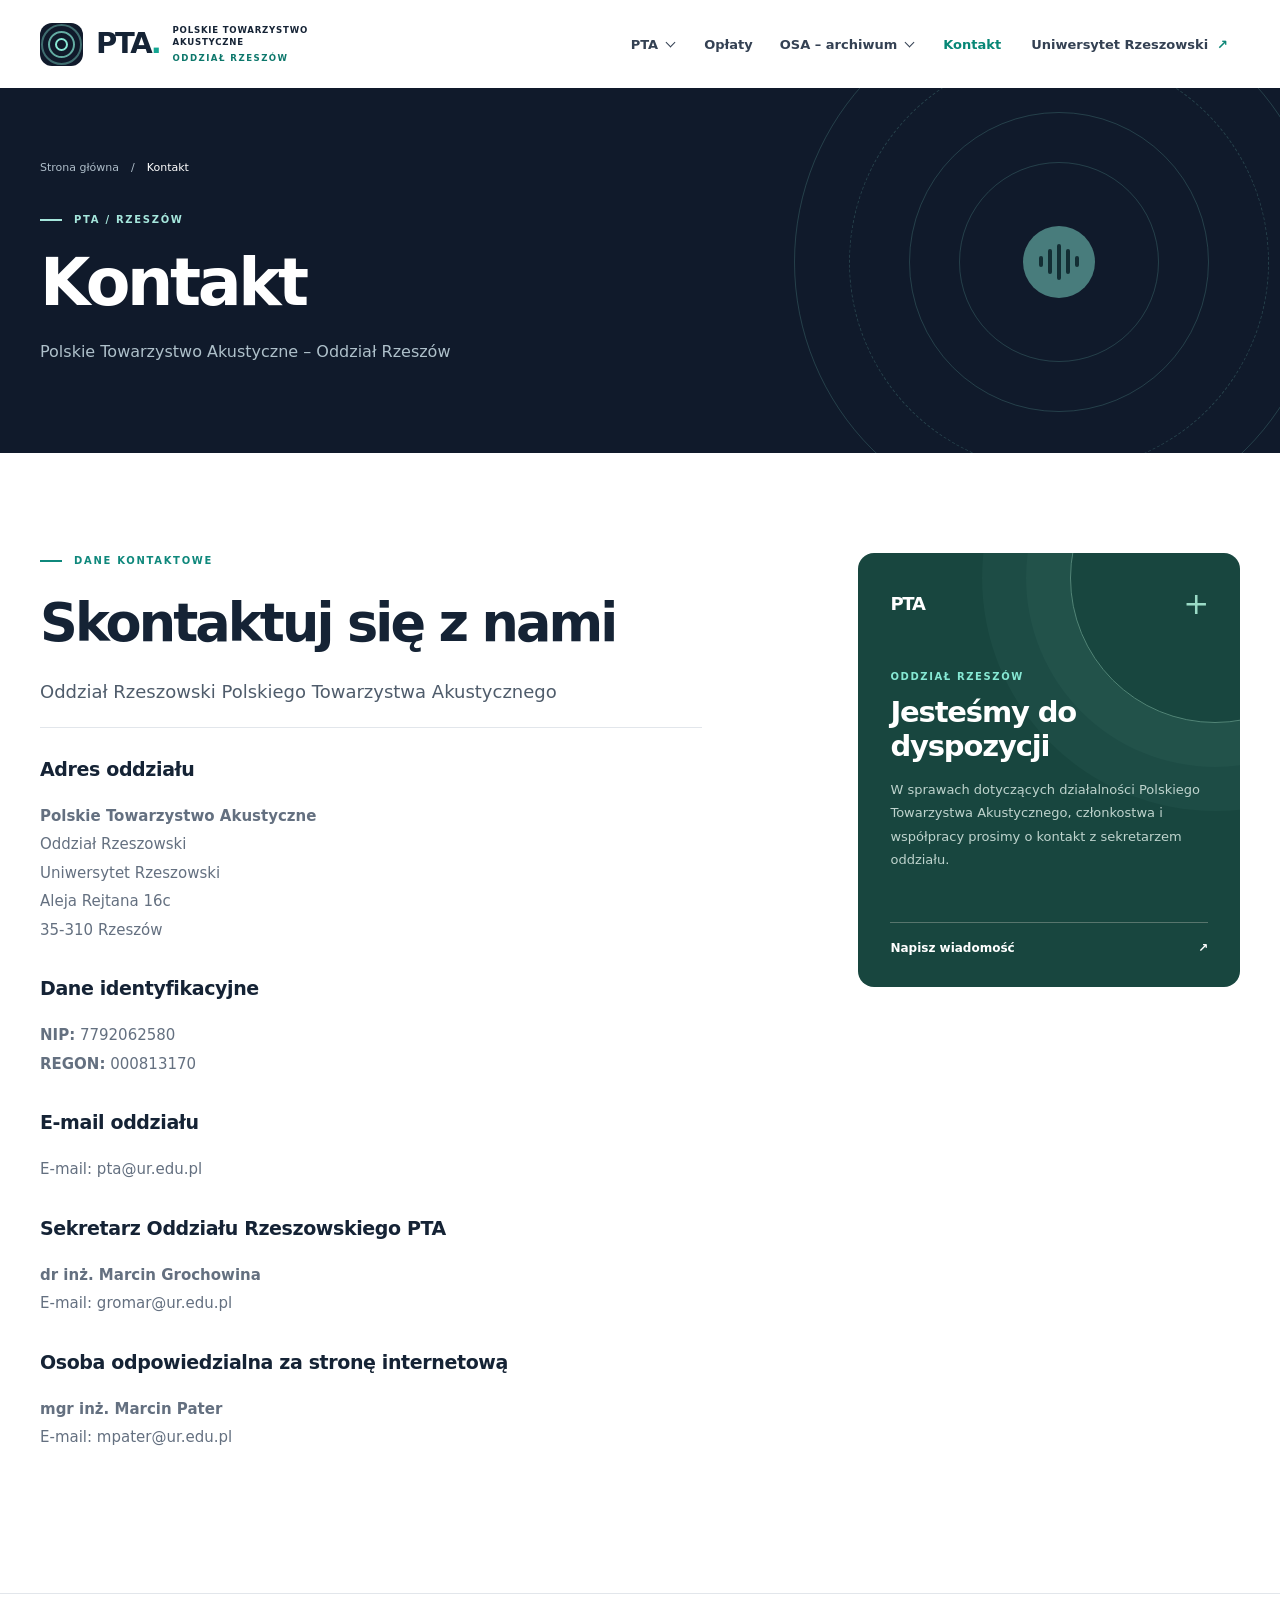
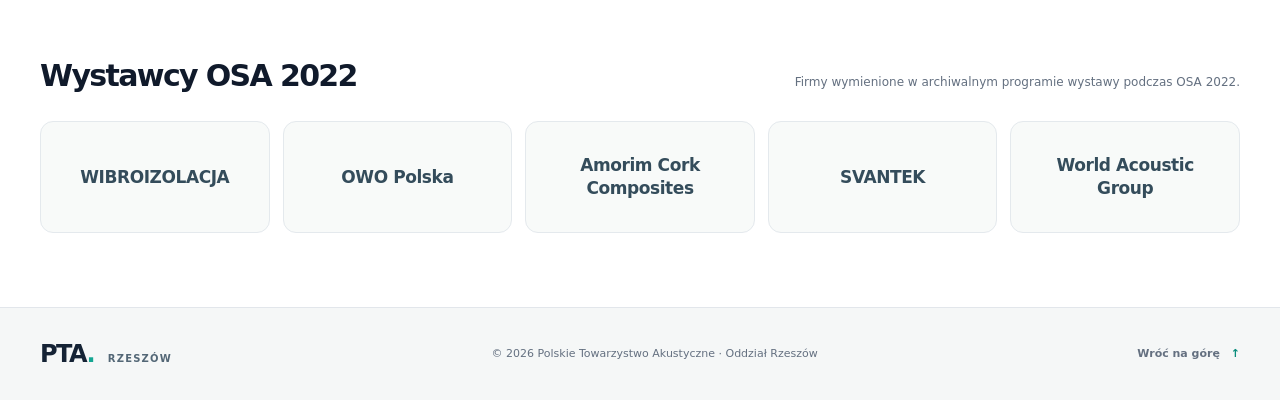
==== commit 35ecbd53: "konieczne poprawki" ====
--- a/kontakt.html
+++ b/kontakt.html
@@ -184,7 +184,7 @@
     <div class="container footer-inner">
 
         <a class="footer-brand" href="index.html">
-            PTA
+            PTA<span>.</span>
             <small>RZESZÓW</small>
         </a>
 
